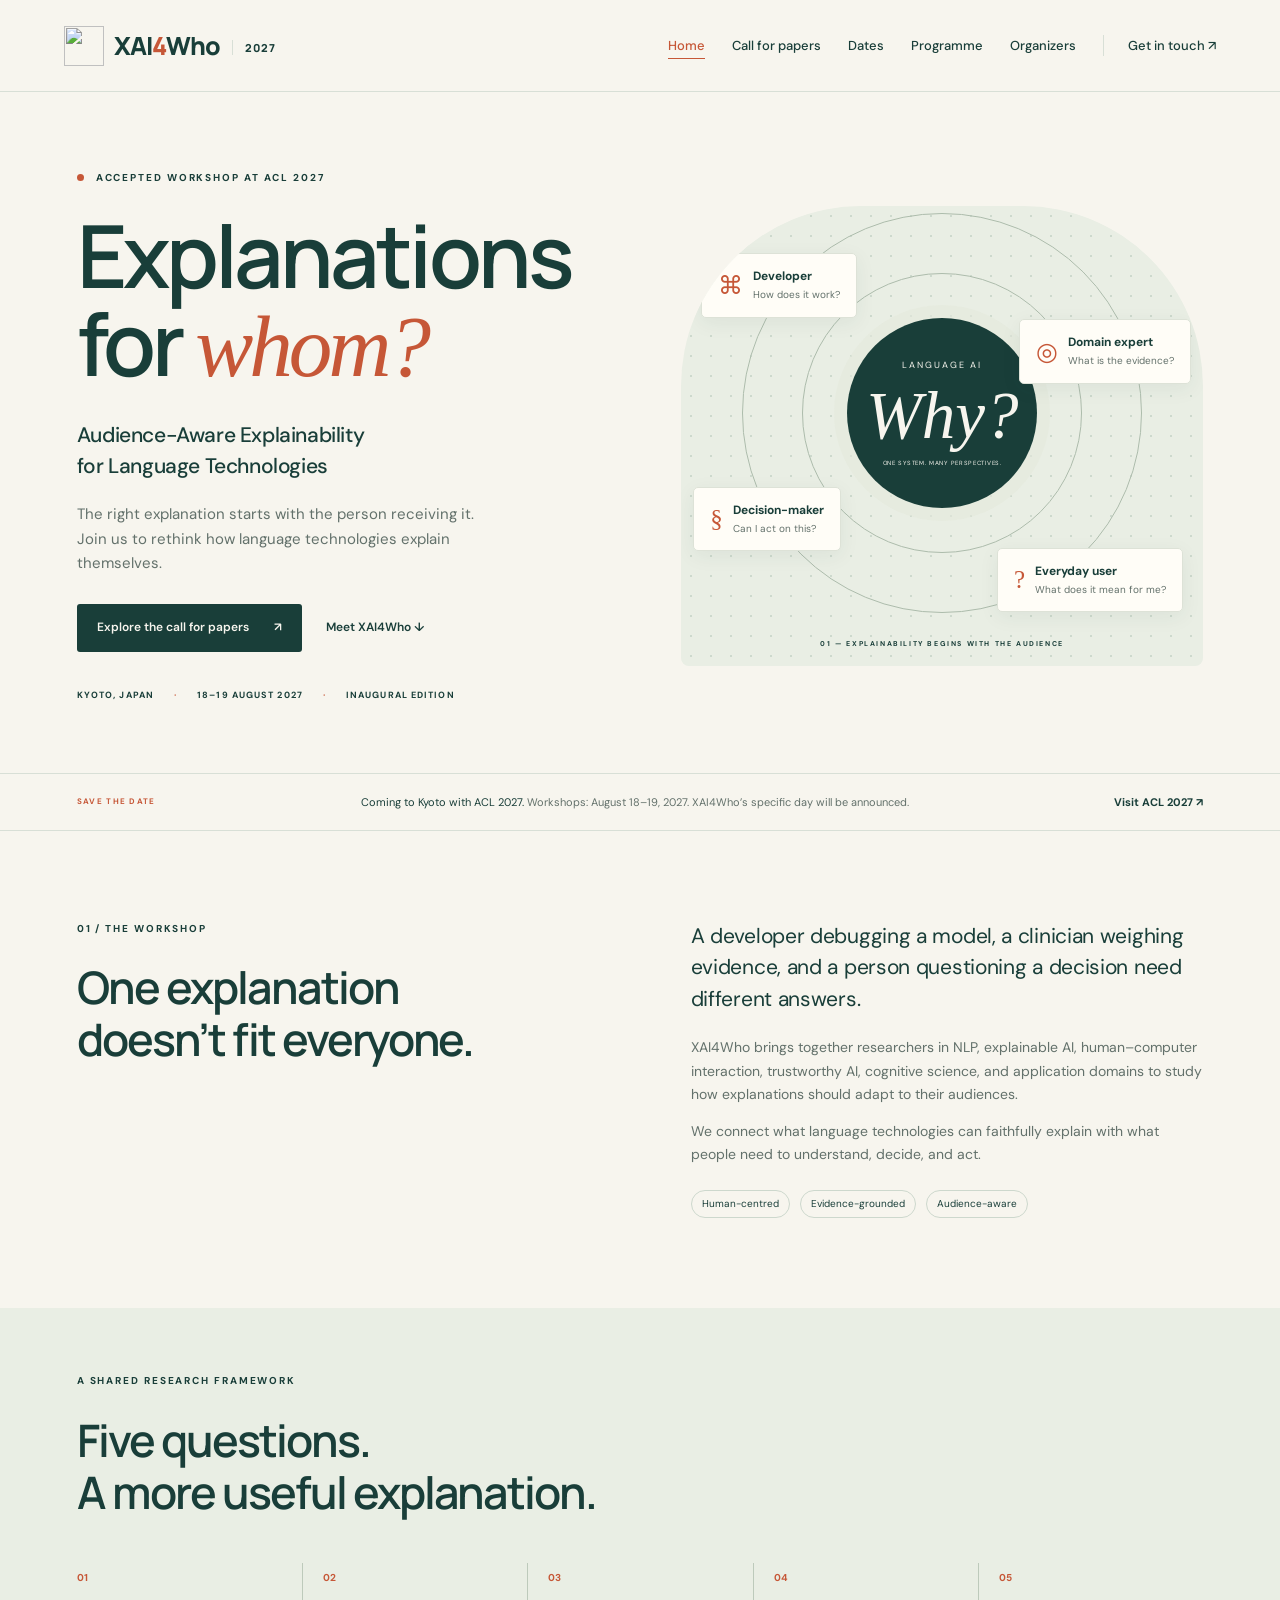
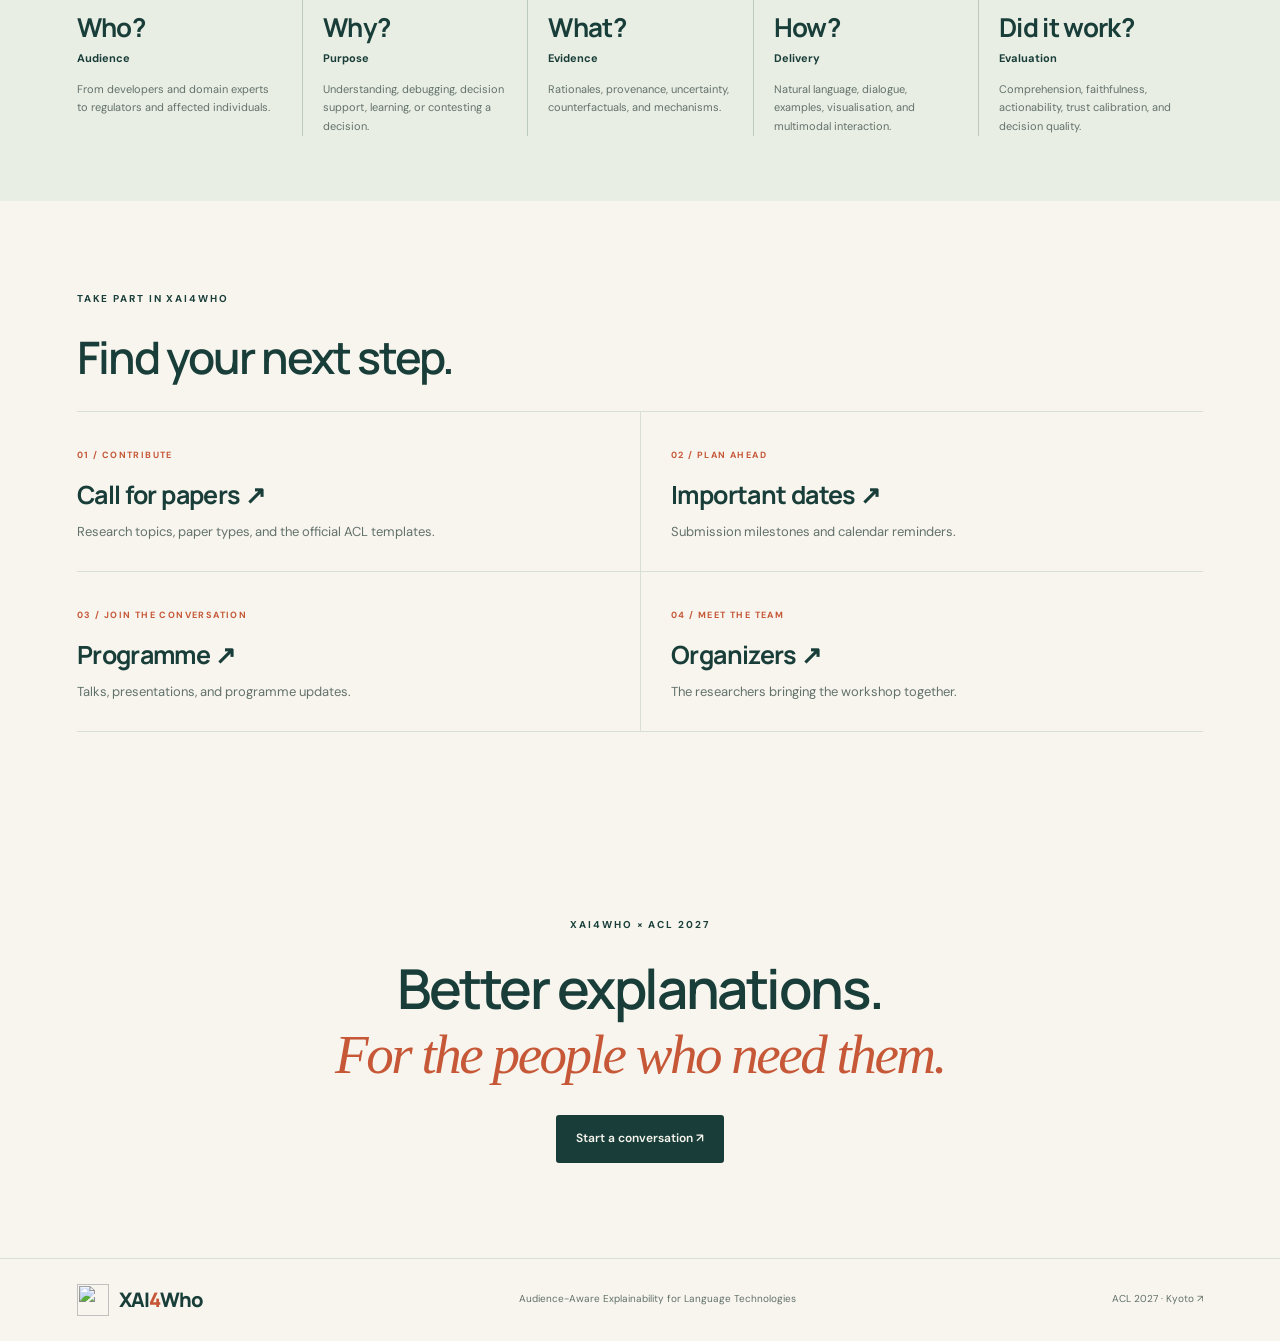
==== index.html @ 86479db1 "Publish XAI4Who workshop website pages" ====
<!doctype html>
<html lang="en">
<head><meta charset="utf-8"><meta name="viewport" content="width=device-width,initial-scale=1"><meta name="description" content="XAI4Who at ACL 2027 in Kyoto: audience-aware explainability for language technologies."><meta name="theme-color" content="#143f3b"><title>Audience-Aware Explainability · XAI4Who 2027</title><link rel="icon" href="assets/logo.svg" type="image/svg+xml"><link rel="stylesheet" href="style.css"></head>
<body><a class="skip" href="#main">Skip to content</a><header><a class="brand" href="index.html" aria-current="page"><img src="assets/logo.svg" alt="" width="40" height="40">XAI<span>4</span>Who<span class="edition">2027</span></a><button class="menu" aria-expanded="false" aria-controls="navigation">Menu <span>＋</span></button><nav id="navigation" aria-label="Main navigation"><a href="index.html" aria-current="page">Home</a><a href="call-for-papers.html">Call for papers</a><a href="dates.html">Dates</a><a href="programme.html">Programme</a><a href="organizers.html">Organizers</a><a class="nav-contact" href="mailto:s.k.nigam@bham.ac.uk">Get in touch ↗</a></nav></header>
<main id="main"><section class="hero wrap"><div class="hero-copy"><div class="eyebrow"><span class="dot"></span> ACCEPTED WORKSHOP AT ACL 2027</div><h1>Explanations<br>for <em>whom?</em></h1><p class="subtitle">Audience-Aware Explainability<br>for Language Technologies</p><p class="intro">The right explanation starts with the person receiving it. Join us to rethink how language technologies explain themselves.</p><div class="actions"><a class="button" href="call-for-papers.html">Explore the call for papers <span>↗</span></a><a class="text-link" href="#about">Meet XAI4Who <span>↓</span></a></div><div class="hero-meta"><span>KYOTO, JAPAN</span><span>18–19 AUGUST 2027</span><span>INAUGURAL EDITION</span></div></div>
<div class="visual" aria-label="One system, different people, different explanation needs"><div class="visual-grid"></div><div class="orbit orbit-one"></div><div class="orbit orbit-two"></div><div class="center-node"><span class="small-label">LANGUAGE AI</span><span class="question">Why?</span><span class="node-bottom">ONE SYSTEM. MANY PERSPECTIVES.</span></div><div class="audience a1"><span class="audience-icon">⌘</span><div>Developer<small>How does it work?</small></div></div><div class="audience a2"><span class="audience-icon">◎</span><div>Domain expert<small>What is the evidence?</small></div></div><div class="audience a3"><span class="audience-icon">§</span><div>Decision-maker<small>Can I act on this?</small></div></div><div class="audience a4"><span class="audience-icon">?</span><div>Everyday user<small>What does it mean for me?</small></div></div><div class="visual-caption">01 — EXPLAINABILITY BEGINS WITH THE AUDIENCE</div></div></section><div class="announcement"><div class="wrap"><span class="tag">SAVE THE DATE</span><p>Coming to Kyoto with ACL 2027. <span>Workshops: August 18–19, 2027. XAI4Who’s specific day will be announced.</span></p><a href="https://2027.aclweb.org/" target="_blank" rel="noopener">Visit ACL 2027 ↗</a></div></div><section class="wrap section about" id="about"><div><div class="eyebrow">01 / THE WORKSHOP</div><h2>One explanation<br>doesn’t fit everyone.</h2></div><div class="about-copy"><p class="lead">A developer debugging a model, a clinician weighing evidence, and a person questioning a decision need different answers.</p><p>XAI4Who brings together researchers in NLP, explainable AI, human–computer interaction, trustworthy AI, cognitive science, and application domains to study how explanations should adapt to their audiences.</p><p>We connect what language technologies can faithfully explain with what people need to understand, decide, and act.</p><div class="principles"><span>Human-centred</span><span>Evidence-grounded</span><span>Audience-aware</span></div></div></section><section class="framework"><div class="wrap"><div class="eyebrow">A SHARED RESEARCH FRAMEWORK</div><h2>Five questions.<br>A more useful explanation.</h2><div class="dimensions"><article><span>01</span><h3>Who?</h3><p>Audience</p><small>From developers and domain experts to regulators and affected individuals.</small></article><article><span>02</span><h3>Why?</h3><p>Purpose</p><small>Understanding, debugging, decision support, learning, or contesting a decision.</small></article><article><span>03</span><h3>What?</h3><p>Evidence</p><small>Rationales, provenance, uncertainty, counterfactuals, and mechanisms.</small></article><article><span>04</span><h3>How?</h3><p>Delivery</p><small>Natural language, dialogue, examples, visualisation, and multimodal interaction.</small></article><article><span>05</span><h3>Did it work?</h3><p>Evaluation</p><small>Comprehension, faithfulness, actionability, trust calibration, and decision quality.</small></article></div></div></section><section class="wrap section explore"><div class="eyebrow">TAKE PART IN XAI4WHO</div><h2>Find your next step.</h2><div class="explore-grid"><a href="call-for-papers.html"><span>01 / CONTRIBUTE</span><h3>Call for papers ↗</h3><p>Research topics, paper types, and the official ACL templates.</p></a><a href="dates.html"><span>02 / PLAN AHEAD</span><h3>Important dates ↗</h3><p>Submission milestones and calendar reminders.</p></a><a href="programme.html"><span>03 / JOIN THE CONVERSATION</span><h3>Programme ↗</h3><p>Talks, presentations, and programme updates.</p></a><a href="organizers.html"><span>04 / MEET THE TEAM</span><h3>Organizers ↗</h3><p>The researchers bringing the workshop together.</p></a></div></section><section class="wrap closing"><div class="eyebrow">XAI4WHO × ACL 2027</div><h2>Better explanations.<br><em>For the people who need them.</em></h2><a class="button" href="mailto:s.k.nigam@bham.ac.uk">Start a conversation ↗</a></section></main><footer class="wrap"><a class="brand" href="index.html"><img src="assets/logo.svg" alt="" width="32" height="32">XAI<span>4</span>Who</a><p>Audience-Aware Explainability for Language Technologies</p><a href="https://2027.aclweb.org/">ACL 2027 · Kyoto ↗</a></footer><script src="script.js"></script></body></html>
---- style.css ----
@import url('https://fonts.googleapis.com/css2?family=DM+Sans:wght@400;500;600;700&family=Manrope:wght@400;500;600;700;800&display=swap');
:root{--paper:#f7f5ee;--ink:#193e39;--muted:#63716b;--line:#d8dfd6;--accent:#c65737;--serif:Georgia,'Times New Roman',serif}*{box-sizing:border-box}html{scroll-behavior:smooth;scroll-padding-top:100px}body{margin:0;background:var(--paper);color:var(--ink);font-family:'DM Sans',Arial,sans-serif;line-height:1.65}a{color:inherit;text-decoration:none}a:hover{text-decoration:underline;text-underline-offset:5px}button,a{-webkit-tap-highlight-color:transparent}a:focus-visible,button:focus-visible{outline:3px solid var(--accent);outline-offset:5px}h1,h2,h3,p{margin-top:0}h1,h2,h3{font-family:Manrope,Arial,sans-serif;line-height:1.16;letter-spacing:-.045em}h2{font-size:clamp(32px,3.5vw,48px);font-weight:600;margin-bottom:28px}h3{letter-spacing:-.025em}em{font-family:var(--serif);font-weight:400}header{height:92px;display:flex;align-items:center;justify-content:space-between;padding:0 5%;border-bottom:1px solid var(--line);gap:20px}.brand{display:flex;align-items:center;font:800 25px Manrope,Arial,sans-serif;letter-spacing:-1px;white-space:nowrap}.brand img{margin-right:10px}.brand>span:not(.edition){color:var(--accent)}.edition{font-size:11px;letter-spacing:1px;margin:4px 0 0 12px;border-left:1px solid var(--line);padding-left:12px}nav{display:flex;gap:27px;font-size:13px;font-weight:500}.nav-contact{border-left:1px solid var(--line);padding-left:24px}.wrap{max-width:1320px;padding-left:6%;padding-right:6%;margin:auto}.eyebrow{font-size:10px;letter-spacing:1.9px;font-weight:700;margin-bottom:24px}.dot{display:inline-block;width:7px;height:7px;background:var(--accent);border-radius:50%;margin-right:8px}.hero{display:grid;grid-template-columns:1.05fr 1fr;align-items:center;gap:5%;padding-top:78px;padding-bottom:70px}.hero h1{font-size:clamp(64px,6.8vw,98px);font-weight:600;line-height:1.02;margin-bottom:28px}.hero h1 em{color:var(--accent)}.subtitle{font-size:21px;line-height:1.45;font-weight:500;letter-spacing:-.4px}.intro{font-size:15px;max-width:400px;color:var(--muted);margin-bottom:28px}.actions{display:flex;gap:24px;align-items:center;flex-wrap:wrap}.button{display:inline-flex;align-items:center;justify-content:space-between;gap:25px;background:var(--ink);color:var(--paper);padding:14px 20px;font-size:12px;font-weight:600;border-radius:3px}.button:hover{background:#28564e;text-decoration:none}.text-link{font-size:12px;font-weight:600}.hero-meta{display:flex;flex-wrap:wrap;gap:20px;margin-top:36px;font-size:9px;font-weight:700;letter-spacing:1.1px}.hero-meta span+span:before{content:'·';margin-right:20px;color:var(--accent)}.visual{min-height:460px;position:relative;background:#e9eee4;overflow:hidden;border-radius:180px 180px 8px 8px}.visual-grid{position:absolute;inset:0;background-image:radial-gradient(#b6c7bb 1px,transparent 1px);background-size:20px 20px;opacity:.55}.orbit{position:absolute;left:50%;top:45%;border:1px solid #adbcac;border-radius:50%;transform:translate(-50%,-50%)}.orbit-one{width:280px;height:280px}.orbit-two{width:400px;height:400px}.center-node{position:absolute;left:50%;top:45%;transform:translate(-50%,-50%);width:190px;height:190px;border-radius:50%;background:var(--ink);color:var(--paper);display:flex;align-items:center;justify-content:center;flex-direction:column;box-shadow:0 0 0 13px #e4e9dd99}.small-label{font-size:9px;letter-spacing:2px}.question{font:italic 67px var(--serif);margin:5px 0}.node-bottom{font-size:6px;letter-spacing:.7px}.audience{position:absolute;background:#fffdf7;box-shadow:0 5px 20px #183e3910;display:flex;gap:10px;align-items:center;padding:13px 16px;border:1px solid #dde2d7;border-radius:5px;font-size:12px;font-weight:700;z-index:1}.audience small{display:block;font-size:10px;font-weight:400;color:var(--muted)}.audience-icon{font:25px var(--serif);color:var(--accent)}.a1{top:47px;left:20px}.a2{top:113px;right:12px}.a3{bottom:115px;left:12px}.a4{bottom:54px;right:20px}.visual-caption{position:absolute;bottom:17px;width:100%;text-align:center;font-size:7px;font-weight:700;letter-spacing:1.6px}.announcement{border-block:1px solid var(--line)}.announcement>.wrap{display:flex;align-items:center;justify-content:space-between;gap:25px;padding-top:19px;padding-bottom:19px;font-size:11px}.announcement p{margin:0}.announcement p span{color:var(--muted)}.tag{font-size:8px;letter-spacing:1.3px;color:var(--accent);font-weight:700;white-space:nowrap}.announcement a{white-space:nowrap;font-weight:700}.section{padding-top:90px;padding-bottom:90px}.about{display:grid;grid-template-columns:1fr 1fr;gap:9%}.about-copy p{color:var(--muted);font-size:14px}.lead,.about-copy .lead{font-size:21px;line-height:1.5;color:var(--ink);letter-spacing:-.3px}.principles{display:flex;flex-wrap:wrap;gap:10px;padding-top:10px}.principles span{border:1px solid #cdd8cd;padding:5px 10px;border-radius:20px;font-size:10px}.framework{background:#e9eee4;padding:65px 0}.framework h2{margin-bottom:45px}.dimensions{display:grid;grid-template-columns:repeat(5,1fr)}.dimensions article{border-left:1px solid #bdcabb;padding:0 20px}.dimensions article:first-child{padding-left:0;border:0}.dimensions article>span{font-size:10px;color:var(--accent);font-weight:700}.dimensions h3{font-size:26px;margin:23px 0 7px}.dimensions p{font-size:11px;font-weight:700;margin-bottom:12px}.dimensions small{font-size:11px;line-height:1.7;color:var(--muted);display:block}.section-head{display:flex;justify-content:space-between;gap:55px;align-items:end;margin-bottom:35px}.section-head h2{margin-bottom:0}.section-head>p{max-width:325px;font-size:13px;color:var(--muted);margin-bottom:4px}.topic-list article{display:grid;grid-template-columns:45px 1fr 1fr;gap:20px;border-top:1px solid var(--line);padding:26px 0}.topic-list article>span{font-size:10px;color:var(--accent);padding-top:4px}.topic-list h3{font-size:20px;font-weight:600;margin:0}.topic-list p{font-size:13px;color:var(--muted);margin:0}.papers-section{background:var(--ink);color:var(--paper)}.paper-grid{display:grid;grid-template-columns:1fr 1fr;gap:12%}.papers-section .eyebrow{color:#dcb99d}.papers-section .lead{color:var(--paper)}.papers-section p{font-size:14px;color:#c5d3c8}.papers-section .lead{font-size:21px}.light{background:var(--paper);color:var(--ink);margin-top:15px}.light:hover{background:#dfebd8}.submission{border-top:1px solid #59746b;padding-top:20px}.submission-status{font-size:9px;letter-spacing:1.5px;color:#e9b79d}.paper-types{display:flex;gap:50px;margin:24px 0}.paper-types>div{display:flex;align-items:center;gap:12px}.paper-types strong{font:70px var(--serif)}.paper-types span{font-size:12px;line-height:1.7}.submission .fine{font-size:11px}.submission>a{font-size:12px;border-bottom:1px solid #96aa9c}.dates-layout{display:grid;grid-template-columns: .7fr 1.7fr;gap:9%;margin-top:45px}.dates-layout aside{border-top:3px solid var(--accent);padding-top:24px}.deadline-label{font-size:9px;letter-spacing:1.5px;color:var(--accent);font-weight:700}.big-date{font:43px Manrope,Arial,sans-serif;letter-spacing:-2px;margin:15px 0 22px}.big-date span{display:block;font-size:25px;color:var(--muted);letter-spacing:-1px}.dates-layout aside p{font-size:12px;color:var(--muted);max-width:210px}.dates-layout aside a{font-size:11px;font-weight:700}table{width:100%;border-collapse:collapse;text-align:left;font-size:12px}th{font-size:9px;letter-spacing:1px;text-transform:uppercase;color:var(--muted);padding:0 0 14px}td{border-top:1px solid var(--line);padding:13px 0}td:last-child{white-space:nowrap;text-align:right}th:last-child{text-align:right}.primary-date td{font-weight:700;color:var(--accent)}.date-note{font-size:11px;background:#ecece1;padding:16px;margin-top:20px;color:#58665d}.sources{display:flex;gap:24px;margin-top:13px;font-size:10px}.program{border-top:1px solid var(--line);padding-top:65px}.program-strip{display:flex;gap:40px;border-block:1px solid var(--line);padding:22px 0;font:18px var(--serif)}.program-strip span:before{content:'↗';color:var(--accent);margin-right:15px}.people-section{background:#ebece3}.people{display:grid;grid-template-columns:repeat(3,1fr);gap:35px;margin-top:45px}.person{border-top:1px solid #bdcabb;padding-top:22px}.initials{font:italic 28px var(--serif);color:var(--accent);margin-bottom:20px}.person h3{font-size:18px;margin-bottom:8px}.person p{font-size:12px;min-height:40px;color:var(--muted);margin-bottom:12px}.person a{font-size:10px;font-weight:700}.closing{padding-top:95px;padding-bottom:95px;text-align:center}.closing h2{font-size:clamp(32px,4.3vw,58px)}.closing h2 em{color:var(--accent)}footer{border-top:1px solid var(--line);padding-top:25px!important;padding-bottom:25px!important;display:flex;align-items:center;justify-content:space-between;gap:25px}footer .brand{font-size:20px}footer p,footer>a:last-child{font-size:10px;margin:0;color:var(--muted)}.menu{display:none}.skip{position:fixed;top:-100px;left:10px;background:var(--ink);color:white;padding:12px;z-index:20}.skip:focus{top:10px}.sr-only{position:absolute;width:1px;height:1px;padding:0;margin:-1px;overflow:hidden;clip:rect(0,0,0,0);white-space:nowrap;border:0}
@media(min-width:1450px){header{padding-inline:calc((100% - 1160px)/2)}}@media(max-width:1050px){nav{gap:15px;font-size:11px}.nav-contact{padding-left:14px}.hero{gap:25px}.visual{min-height:430px}.audience{padding:10px;font-size:10px}.audience small{font-size:8px}.a1{left:6px}.a2{right:6px}.a3{left:6px}.a4{right:6px}.center-node{width:160px;height:160px}.question{font-size:55px}.node-bottom{font-size:5px}.actions{gap:18px}.dimensions article{padding:0 13px}.dimensions h3{font-size:22px}}
@media(max-width:760px){header{height:76px;padding-inline:6%;position:relative}.brand{font-size:22px}.brand img{width:34px;height:34px}.menu{display:block;border:1px solid var(--line);background:transparent;color:var(--ink);padding:8px 12px;font:12px inherit}nav{display:none;position:absolute;top:75px;left:0;right:0;background:var(--paper);padding:22px 6%;z-index:10;border-bottom:1px solid var(--line);font-size:15px;box-shadow:0 12px 15px #183e3910}nav.open{display:flex;flex-direction:column;gap:16px}.nav-contact{border:0;padding:0}.hero{grid-template-columns:1fr;padding-top:45px;padding-bottom:40px;gap:40px}.hero h1{font-size:72px}.intro{max-width:440px}.visual{width:100%;max-width:500px;min-height:420px;margin:auto}.audience{font-size:12px;padding:12px}.audience small{font-size:10px}.a1{left:18px}.a2{right:14px}.a3{left:14px}.a4{right:18px}.announcement>.wrap{flex-wrap:wrap;gap:9px 20px}.announcement p{flex-basis:100%;order:3}.announcement a{margin-left:auto}.section{padding-top:60px;padding-bottom:60px}.about,.paper-grid,.dates-layout{grid-template-columns:1fr;gap:30px}.about{gap:10px}.dimensions{grid-template-columns:1fr 1fr;gap:30px 0}.dimensions article{padding:0 20px}.dimensions article:first-child{padding-left:20px;border-left:1px solid #bdcabb}.dimensions h3{margin-top:12px}.framework{padding:50px 0}.section-head{display:block;margin-bottom:30px}.section-head>p{max-width:none;margin-top:18px}.topic-list article{grid-template-columns:25px 1fr;gap:12px}.topic-list p{grid-column:2}.topic-list h3{font-size:21px}.dates-layout aside{padding-bottom:18px}.big-date span{display:inline;margin-left:12px}.dates-layout aside p{max-width:none}.dates-layout aside p{margin-bottom:9px}.program-strip{flex-wrap:wrap;gap:18px;font-size:16px}.people{grid-template-columns:1fr 1fr;gap:30px 20px}.people .person p{min-height:0}.person a{overflow-wrap:anywhere}.section-head>.text-link{display:inline-block;margin-top:20px}.closing{padding-block:65px}footer{flex-wrap:wrap;gap:15px}footer p{flex-basis:100%;order:3}td{font-size:11px}td:first-child{padding-right:15px}.hero-meta{gap:12px}.hero-meta span+span:before{margin-right:12px}}
@media(max-width:450px){.hero h1{font-size:clamp(44px,12vw,54px)}.hero .subtitle{font-size:19px}.audience{padding:9px;font-size:10px}.audience small{font-size:8px}.visual{min-height:390px}.a1{left:8px}.a2{right:8px}.a3{left:8px}.a4{right:8px}.people{grid-template-columns:1fr}.hero-meta{font-size:8px;gap:9px}.hero-meta span+span:before{margin-right:9px}.dimensions article{padding:0 12px}.dimensions article:first-child{padding-left:12px}.dates-layout td{font-size:10px}}
@media(prefers-reduced-motion:reduce){html{scroll-behavior:auto}}

/* Dedicated pages and organizer portraits */
nav a[aria-current="page"]{color:var(--accent);text-decoration:underline;text-underline-offset:8px}
.page-intro{padding-top:65px;padding-bottom:45px;border-bottom:1px solid var(--line)}
.page-intro h1{font-size:clamp(42px,5vw,70px);font-weight:600;margin-bottom:20px;max-width:1000px}
.page-intro .lead{max-width:700px;margin-bottom:0;color:var(--muted);font-size:19px}
.explore-grid{display:grid;grid-template-columns:1fr 1fr;border-top:1px solid var(--line)}
.explore-grid>a{display:block;padding:28px 30px 28px 0;border-bottom:1px solid var(--line)}
.explore-grid>a:nth-child(2n){padding-left:30px;border-left:1px solid var(--line)}
.explore-grid>a:hover{background:#e9eee4;text-decoration:none}
.explore-grid span{font-size:9px;font-weight:700;letter-spacing:1.4px;color:var(--accent)}
.explore-grid h3{font-size:25px;margin:14px 0 12px}
.explore-grid p{font-size:13px;color:var(--muted);margin:0;max-width:370px}
.formatting{border-bottom:1px solid var(--line)}
.template-box{display:grid;grid-template-columns:1fr 1fr;gap:50px;background:#e9eee4;padding:35px;border-top:3px solid var(--accent)}
.template-box h3{font-size:22px;margin-bottom:17px}
.template-box p,.template-box li{font-size:13px;color:#4d6359}
.template-box li{padding-bottom:12px}
.template-box ul{padding-left:18px;margin:0}
.template-box li a{text-decoration:underline}
.format-note{font-size:12px;color:var(--muted);max-width:850px;margin:20px 0 0}
.portrait-link{display:block;width:170px;height:170px;margin-bottom:25px;border-radius:50%;overflow:hidden;background:#dde4d8}
.portrait-link:focus-visible{outline-offset:6px}
.portrait{width:100%;height:100%;object-fit:cover;object-position:center 25%;display:block}
.portrait.wojciech{object-position:68% center}
.portrait.vera{object-fit:contain}
.portrait.shubham{object-position:center 10%}
.person h3 a{font-size:18px;font-weight:600}
.person .profile-link{display:inline-block;border-bottom:1px solid #a8b7a8;margin-bottom:10px;font-size:12px}
.person .email-link{display:block;font-size:11px;overflow-wrap:anywhere}
.committee-note p,.committee-note details{font-size:14px;color:var(--muted);max-width:750px}
.committee-note details{border-top:1px solid var(--line);padding-top:20px;margin-top:35px;font-size:12px}
.committee-note summary{cursor:pointer;color:var(--ink)}
.committee-note li{margin-bottom:8px}
.update-grid{display:grid;grid-template-columns:1fr 1fr;gap:60px}
.update-grid article{border-top:1px solid var(--line);padding-top:25px}
.update-grid p{font-size:14px;color:var(--muted);max-width:420px}
@media(max-width:760px){.page-intro{padding-top:45px;padding-bottom:35px}.page-intro .lead{font-size:17px}.template-box,.update-grid{grid-template-columns:1fr;gap:30px}.template-box{padding:25px}.portrait-link{width:135px;height:135px}.explore-grid h3{font-size:21px}.explore-grid>a:nth-child(2n){padding-left:20px}.explore-grid>a{padding-right:15px}}
@media(max-width:450px){.explore-grid{grid-template-columns:1fr}.explore-grid>a:nth-child(2n){padding-left:0;border-left:0}.portrait-link{width:165px;height:165px}.people{gap:35px}.page-intro h1{font-size:42px}}
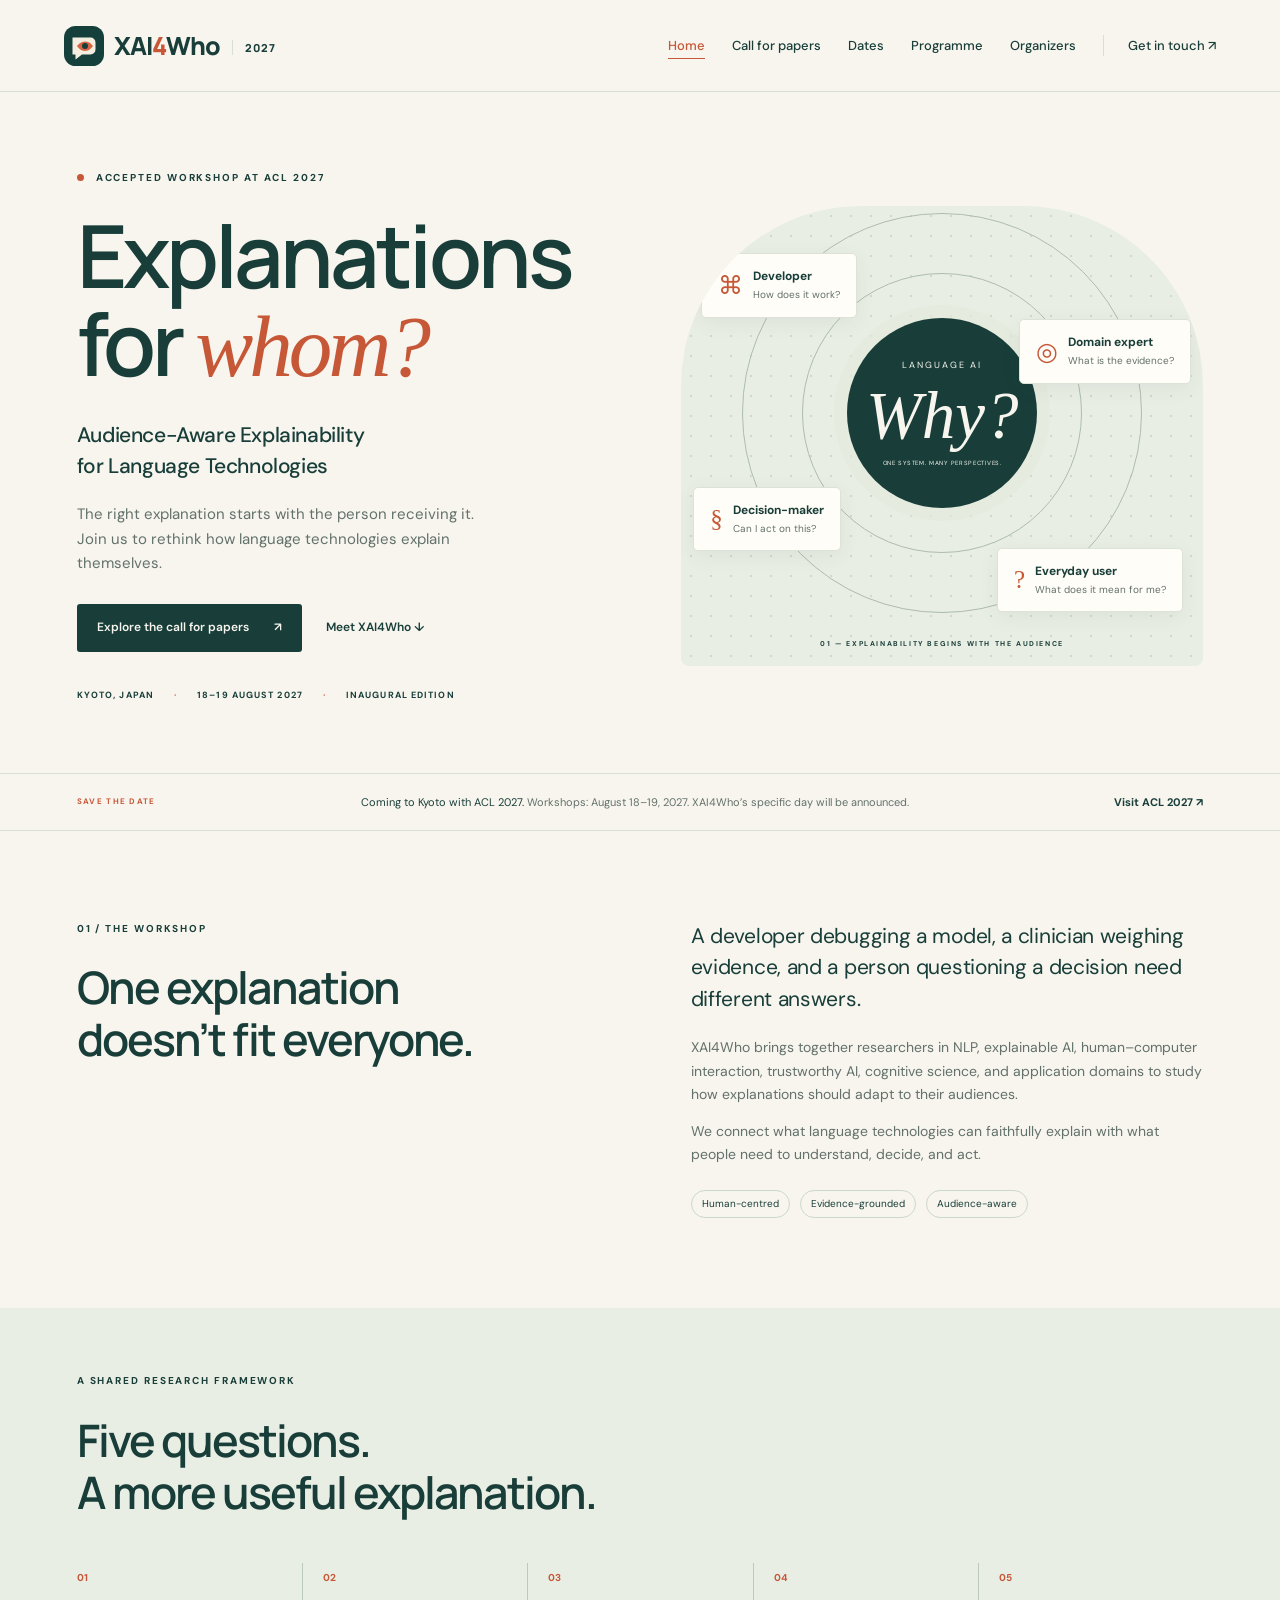
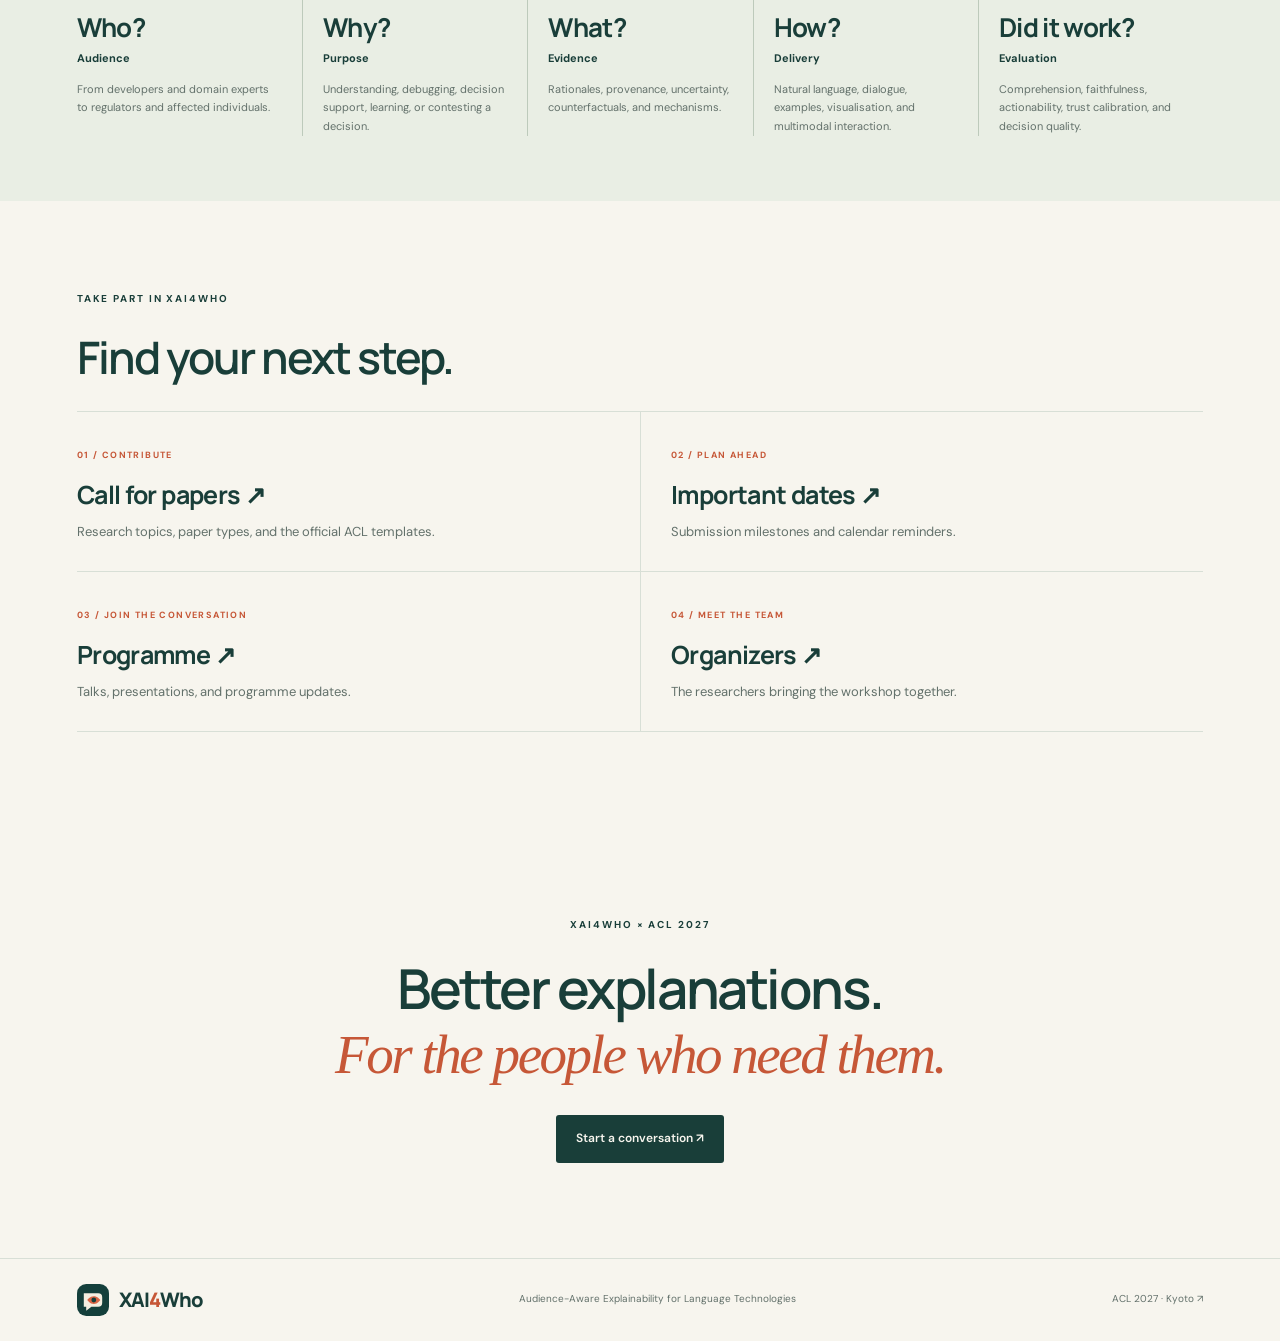
==== commit 4cdf21c6: "Use XAI4Who@gmail.com for workshop enquiries" ====
--- a/index.html
+++ b/index.html
@@ -1,6 +1,6 @@
 <!doctype html>
 <html lang="en">
 <head><meta charset="utf-8"><meta name="viewport" content="width=device-width,initial-scale=1"><meta name="description" content="XAI4Who at ACL 2027 in Kyoto: audience-aware explainability for language technologies."><meta name="theme-color" content="#143f3b"><title>Audience-Aware Explainability · XAI4Who 2027</title><link rel="icon" href="assets/logo.svg" type="image/svg+xml"><link rel="stylesheet" href="style.css"></head>
-<body><a class="skip" href="#main">Skip to content</a><header><a class="brand" href="index.html" aria-current="page"><img src="assets/logo.svg" alt="" width="40" height="40">XAI<span>4</span>Who<span class="edition">2027</span></a><button class="menu" aria-expanded="false" aria-controls="navigation">Menu <span>＋</span></button><nav id="navigation" aria-label="Main navigation"><a href="index.html" aria-current="page">Home</a><a href="call-for-papers.html">Call for papers</a><a href="dates.html">Dates</a><a href="programme.html">Programme</a><a href="organizers.html">Organizers</a><a class="nav-contact" href="mailto:s.k.nigam@bham.ac.uk">Get in touch ↗</a></nav></header>
+<body><a class="skip" href="#main">Skip to content</a><header><a class="brand" href="index.html" aria-current="page"><img src="assets/logo.svg" alt="" width="40" height="40">XAI<span>4</span>Who<span class="edition">2027</span></a><button class="menu" aria-expanded="false" aria-controls="navigation">Menu <span>＋</span></button><nav id="navigation" aria-label="Main navigation"><a href="index.html" aria-current="page">Home</a><a href="call-for-papers.html">Call for papers</a><a href="dates.html">Dates</a><a href="programme.html">Programme</a><a href="organizers.html">Organizers</a><a class="nav-contact" href="mailto:XAI4Who@gmail.com">Get in touch ↗</a></nav></header>
 <main id="main"><section class="hero wrap"><div class="hero-copy"><div class="eyebrow"><span class="dot"></span> ACCEPTED WORKSHOP AT ACL 2027</div><h1>Explanations<br>for <em>whom?</em></h1><p class="subtitle">Audience-Aware Explainability<br>for Language Technologies</p><p class="intro">The right explanation starts with the person receiving it. Join us to rethink how language technologies explain themselves.</p><div class="actions"><a class="button" href="call-for-papers.html">Explore the call for papers <span>↗</span></a><a class="text-link" href="#about">Meet XAI4Who <span>↓</span></a></div><div class="hero-meta"><span>KYOTO, JAPAN</span><span>18–19 AUGUST 2027</span><span>INAUGURAL EDITION</span></div></div>
-<div class="visual" aria-label="One system, different people, different explanation needs"><div class="visual-grid"></div><div class="orbit orbit-one"></div><div class="orbit orbit-two"></div><div class="center-node"><span class="small-label">LANGUAGE AI</span><span class="question">Why?</span><span class="node-bottom">ONE SYSTEM. MANY PERSPECTIVES.</span></div><div class="audience a1"><span class="audience-icon">⌘</span><div>Developer<small>How does it work?</small></div></div><div class="audience a2"><span class="audience-icon">◎</span><div>Domain expert<small>What is the evidence?</small></div></div><div class="audience a3"><span class="audience-icon">§</span><div>Decision-maker<small>Can I act on this?</small></div></div><div class="audience a4"><span class="audience-icon">?</span><div>Everyday user<small>What does it mean for me?</small></div></div><div class="visual-caption">01 — EXPLAINABILITY BEGINS WITH THE AUDIENCE</div></div></section><div class="announcement"><div class="wrap"><span class="tag">SAVE THE DATE</span><p>Coming to Kyoto with ACL 2027. <span>Workshops: August 18–19, 2027. XAI4Who’s specific day will be announced.</span></p><a href="https://2027.aclweb.org/" target="_blank" rel="noopener">Visit ACL 2027 ↗</a></div></div><section class="wrap section about" id="about"><div><div class="eyebrow">01 / THE WORKSHOP</div><h2>One explanation<br>doesn’t fit everyone.</h2></div><div class="about-copy"><p class="lead">A developer debugging a model, a clinician weighing evidence, and a person questioning a decision need different answers.</p><p>XAI4Who brings together researchers in NLP, explainable AI, human–computer interaction, trustworthy AI, cognitive science, and application domains to study how explanations should adapt to their audiences.</p><p>We connect what language technologies can faithfully explain with what people need to understand, decide, and act.</p><div class="principles"><span>Human-centred</span><span>Evidence-grounded</span><span>Audience-aware</span></div></div></section><section class="framework"><div class="wrap"><div class="eyebrow">A SHARED RESEARCH FRAMEWORK</div><h2>Five questions.<br>A more useful explanation.</h2><div class="dimensions"><article><span>01</span><h3>Who?</h3><p>Audience</p><small>From developers and domain experts to regulators and affected individuals.</small></article><article><span>02</span><h3>Why?</h3><p>Purpose</p><small>Understanding, debugging, decision support, learning, or contesting a decision.</small></article><article><span>03</span><h3>What?</h3><p>Evidence</p><small>Rationales, provenance, uncertainty, counterfactuals, and mechanisms.</small></article><article><span>04</span><h3>How?</h3><p>Delivery</p><small>Natural language, dialogue, examples, visualisation, and multimodal interaction.</small></article><article><span>05</span><h3>Did it work?</h3><p>Evaluation</p><small>Comprehension, faithfulness, actionability, trust calibration, and decision quality.</small></article></div></div></section><section class="wrap section explore"><div class="eyebrow">TAKE PART IN XAI4WHO</div><h2>Find your next step.</h2><div class="explore-grid"><a href="call-for-papers.html"><span>01 / CONTRIBUTE</span><h3>Call for papers ↗</h3><p>Research topics, paper types, and the official ACL templates.</p></a><a href="dates.html"><span>02 / PLAN AHEAD</span><h3>Important dates ↗</h3><p>Submission milestones and calendar reminders.</p></a><a href="programme.html"><span>03 / JOIN THE CONVERSATION</span><h3>Programme ↗</h3><p>Talks, presentations, and programme updates.</p></a><a href="organizers.html"><span>04 / MEET THE TEAM</span><h3>Organizers ↗</h3><p>The researchers bringing the workshop together.</p></a></div></section><section class="wrap closing"><div class="eyebrow">XAI4WHO × ACL 2027</div><h2>Better explanations.<br><em>For the people who need them.</em></h2><a class="button" href="mailto:s.k.nigam@bham.ac.uk">Start a conversation ↗</a></section></main><footer class="wrap"><a class="brand" href="index.html"><img src="assets/logo.svg" alt="" width="32" height="32">XAI<span>4</span>Who</a><p>Audience-Aware Explainability for Language Technologies</p><a href="https://2027.aclweb.org/">ACL 2027 · Kyoto ↗</a></footer><script src="script.js"></script></body></html>
+<div class="visual" aria-label="One system, different people, different explanation needs"><div class="visual-grid"></div><div class="orbit orbit-one"></div><div class="orbit orbit-two"></div><div class="center-node"><span class="small-label">LANGUAGE AI</span><span class="question">Why?</span><span class="node-bottom">ONE SYSTEM. MANY PERSPECTIVES.</span></div><div class="audience a1"><span class="audience-icon">⌘</span><div>Developer<small>How does it work?</small></div></div><div class="audience a2"><span class="audience-icon">◎</span><div>Domain expert<small>What is the evidence?</small></div></div><div class="audience a3"><span class="audience-icon">§</span><div>Decision-maker<small>Can I act on this?</small></div></div><div class="audience a4"><span class="audience-icon">?</span><div>Everyday user<small>What does it mean for me?</small></div></div><div class="visual-caption">01 — EXPLAINABILITY BEGINS WITH THE AUDIENCE</div></div></section><div class="announcement"><div class="wrap"><span class="tag">SAVE THE DATE</span><p>Coming to Kyoto with ACL 2027. <span>Workshops: August 18–19, 2027. XAI4Who’s specific day will be announced.</span></p><a href="https://2027.aclweb.org/" target="_blank" rel="noopener">Visit ACL 2027 ↗</a></div></div><section class="wrap section about" id="about"><div><div class="eyebrow">01 / THE WORKSHOP</div><h2>One explanation<br>doesn’t fit everyone.</h2></div><div class="about-copy"><p class="lead">A developer debugging a model, a clinician weighing evidence, and a person questioning a decision need different answers.</p><p>XAI4Who brings together researchers in NLP, explainable AI, human–computer interaction, trustworthy AI, cognitive science, and application domains to study how explanations should adapt to their audiences.</p><p>We connect what language technologies can faithfully explain with what people need to understand, decide, and act.</p><div class="principles"><span>Human-centred</span><span>Evidence-grounded</span><span>Audience-aware</span></div></div></section><section class="framework"><div class="wrap"><div class="eyebrow">A SHARED RESEARCH FRAMEWORK</div><h2>Five questions.<br>A more useful explanation.</h2><div class="dimensions"><article><span>01</span><h3>Who?</h3><p>Audience</p><small>From developers and domain experts to regulators and affected individuals.</small></article><article><span>02</span><h3>Why?</h3><p>Purpose</p><small>Understanding, debugging, decision support, learning, or contesting a decision.</small></article><article><span>03</span><h3>What?</h3><p>Evidence</p><small>Rationales, provenance, uncertainty, counterfactuals, and mechanisms.</small></article><article><span>04</span><h3>How?</h3><p>Delivery</p><small>Natural language, dialogue, examples, visualisation, and multimodal interaction.</small></article><article><span>05</span><h3>Did it work?</h3><p>Evaluation</p><small>Comprehension, faithfulness, actionability, trust calibration, and decision quality.</small></article></div></div></section><section class="wrap section explore"><div class="eyebrow">TAKE PART IN XAI4WHO</div><h2>Find your next step.</h2><div class="explore-grid"><a href="call-for-papers.html"><span>01 / CONTRIBUTE</span><h3>Call for papers ↗</h3><p>Research topics, paper types, and the official ACL templates.</p></a><a href="dates.html"><span>02 / PLAN AHEAD</span><h3>Important dates ↗</h3><p>Submission milestones and calendar reminders.</p></a><a href="programme.html"><span>03 / JOIN THE CONVERSATION</span><h3>Programme ↗</h3><p>Talks, presentations, and programme updates.</p></a><a href="organizers.html"><span>04 / MEET THE TEAM</span><h3>Organizers ↗</h3><p>The researchers bringing the workshop together.</p></a></div></section><section class="wrap closing"><div class="eyebrow">XAI4WHO × ACL 2027</div><h2>Better explanations.<br><em>For the people who need them.</em></h2><a class="button" href="mailto:XAI4Who@gmail.com">Start a conversation ↗</a></section></main><footer class="wrap"><a class="brand" href="index.html"><img src="assets/logo.svg" alt="" width="32" height="32">XAI<span>4</span>Who</a><p>Audience-Aware Explainability for Language Technologies</p><a href="https://2027.aclweb.org/">ACL 2027 · Kyoto ↗</a></footer><script src="script.js"></script></body></html>
